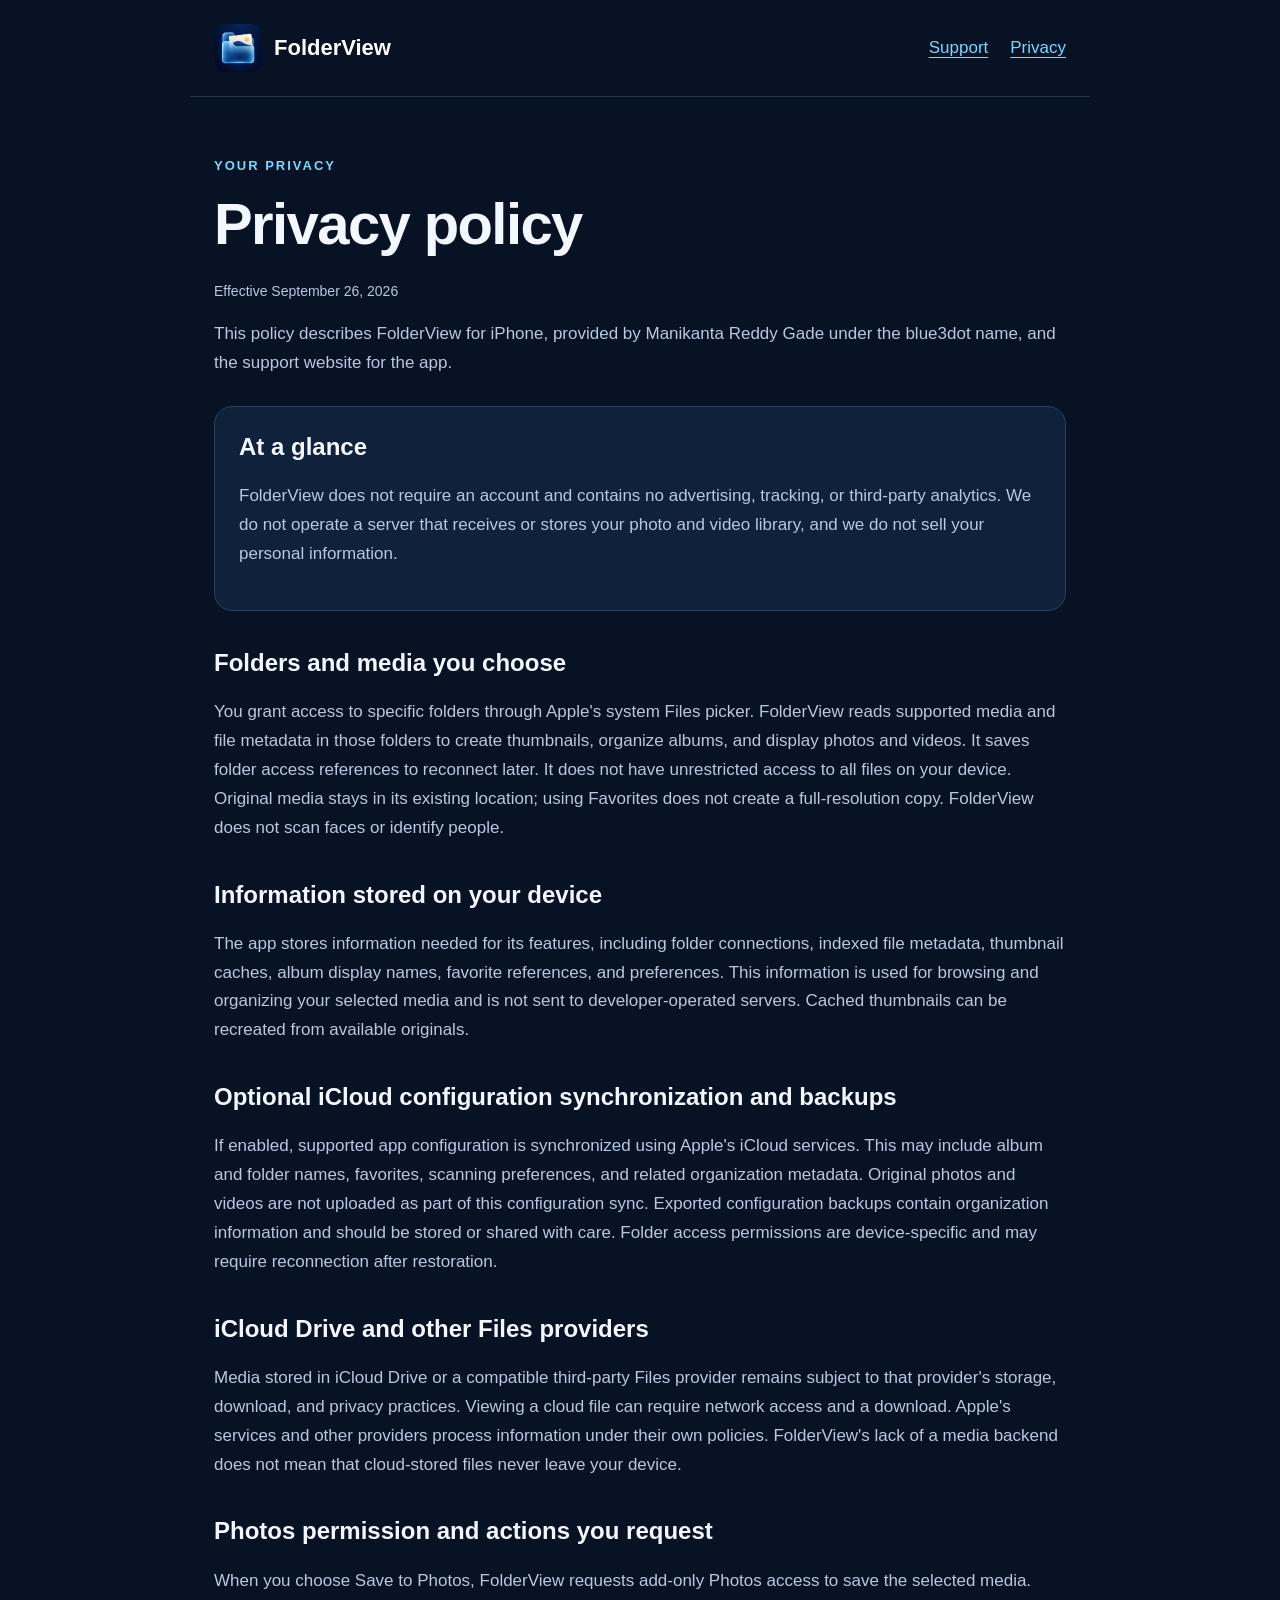
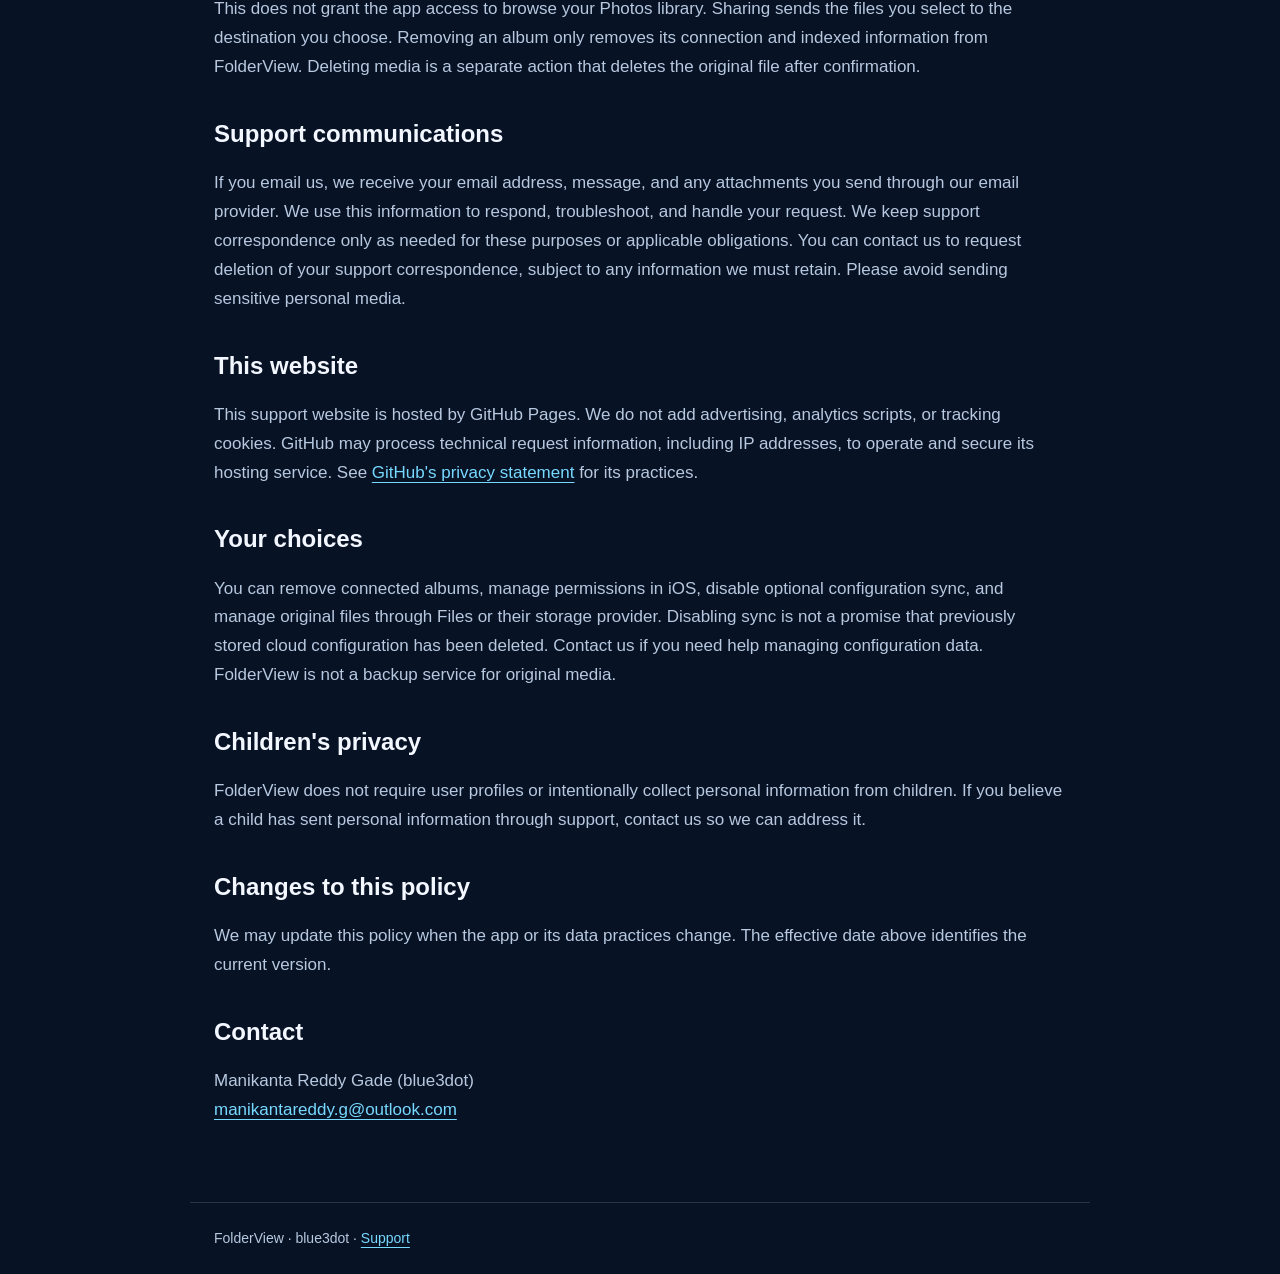
==== privacy.html @ e7bac0b6 "Publish FolderView support and privacy website" ====
<!doctype html><html lang="en"><head><meta charset="utf-8"><meta name="viewport" content="width=device-width,initial-scale=1"><title>FolderView Privacy Policy</title><meta name="description" content="How FolderView handles folder access, local data, optional iCloud configuration sync and support communications."><link rel="icon" href="icon.png"><link rel="stylesheet" href="style.css"></head><body><header><a class="brand" href="index.html"><img src="icon.png" alt="">FolderView</a><nav aria-label="Main navigation"><a href="support.html">Support</a><a href="privacy.html" aria-current="page">Privacy</a></nav></header><main><span class="eyebrow">Your privacy</span><h1>Privacy policy</h1><p class="meta">Effective September 26, 2026</p><p>This policy describes FolderView for iPhone, provided by Manikanta Reddy Gade under the blue3dot name, and the support website for the app.</p><section class="card"><h2>At a glance</h2><p>FolderView does not require an account and contains no advertising, tracking, or third-party analytics. We do not operate a server that receives or stores your photo and video library, and we do not sell your personal information.</p></section><h2>Folders and media you choose</h2><p>You grant access to specific folders through Apple's system Files picker. FolderView reads supported media and file metadata in those folders to create thumbnails, organize albums, and display photos and videos. It saves folder access references to reconnect later. It does not have unrestricted access to all files on your device. Original media stays in its existing location; using Favorites does not create a full-resolution copy. FolderView does not scan faces or identify people.</p><h2>Information stored on your device</h2><p>The app stores information needed for its features, including folder connections, indexed file metadata, thumbnail caches, album display names, favorite references, and preferences. This information is used for browsing and organizing your selected media and is not sent to developer-operated servers. Cached thumbnails can be recreated from available originals.</p><h2>Optional iCloud configuration synchronization and backups</h2><p>If enabled, supported app configuration is synchronized using Apple's iCloud services. This may include album and folder names, favorites, scanning preferences, and related organization metadata. Original photos and videos are not uploaded as part of this configuration sync. Exported configuration backups contain organization information and should be stored or shared with care. Folder access permissions are device-specific and may require reconnection after restoration.</p><h2>iCloud Drive and other Files providers</h2><p>Media stored in iCloud Drive or a compatible third-party Files provider remains subject to that provider's storage, download, and privacy practices. Viewing a cloud file can require network access and a download. Apple's services and other providers process information under their own policies. FolderView's lack of a media backend does not mean that cloud-stored files never leave your device.</p><h2>Photos permission and actions you request</h2><p>When you choose Save to Photos, FolderView requests add-only Photos access to save the selected media. This does not grant the app access to browse your Photos library. Sharing sends the files you select to the destination you choose. Removing an album only removes its connection and indexed information from FolderView. Deleting media is a separate action that deletes the original file after confirmation.</p><h2>Support communications</h2><p>If you email us, we receive your email address, message, and any attachments you send through our email provider. We use this information to respond, troubleshoot, and handle your request. We keep support correspondence only as needed for these purposes or applicable obligations. You can contact us to request deletion of your support correspondence, subject to any information we must retain. Please avoid sending sensitive personal media.</p><h2>This website</h2><p>This support website is hosted by GitHub Pages. We do not add advertising, analytics scripts, or tracking cookies. GitHub may process technical request information, including IP addresses, to operate and secure its hosting service. See <a href="https://docs.github.com/en/site-policy/privacy-policies/github-general-privacy-statement">GitHub's privacy statement</a> for its practices.</p><h2>Your choices</h2><p>You can remove connected albums, manage permissions in iOS, disable optional configuration sync, and manage original files through Files or their storage provider. Disabling sync is not a promise that previously stored cloud configuration has been deleted. Contact us if you need help managing configuration data. FolderView is not a backup service for original media.</p><h2>Children's privacy</h2><p>FolderView does not require user profiles or intentionally collect personal information from children. If you believe a child has sent personal information through support, contact us so we can address it.</p><h2>Changes to this policy</h2><p>We may update this policy when the app or its data practices change. The effective date above identifies the current version.</p><h2>Contact</h2><p>Manikanta Reddy Gade (blue3dot)<br><a href="mailto:manikantareddy.g@outlook.com">manikantareddy.g@outlook.com</a></p></main><footer>FolderView · blue3dot · <a href="support.html">Support</a></footer></body></html>
---- style.css ----
:root{color-scheme:dark;--bg:#071225;--panel:#10213b;--ink:#f3f7ff;--muted:#b7c8df;--blue:#77d9ff}*{box-sizing:border-box}body{margin:0;background:var(--bg);color:var(--ink);font:17px/1.7 -apple-system,BlinkMacSystemFont,"Segoe UI",sans-serif}a{color:var(--blue);text-underline-offset:4px}header,main,footer{max-width:900px;margin:auto;padding:24px}header{display:flex;align-items:center;justify-content:space-between;gap:20px;border-bottom:1px solid #24344a}.brand{display:flex;align-items:center;gap:12px;color:white;text-decoration:none;font-weight:750;font-size:22px}.brand img{width:48px;height:48px;border-radius:12px}nav{display:flex;gap:22px}main{padding-top:54px;padding-bottom:60px}h1{font-size:clamp(36px,7vw,58px);line-height:1.1;letter-spacing:-1.6px;margin:12px 0 24px}h2{font-size:24px;line-height:1.3;margin-top:36px}p,li{color:var(--muted)}.eyebrow{color:var(--blue);font-size:13px;letter-spacing:2px;text-transform:uppercase;font-weight:700}.lead{font-size:21px;max-width:680px}.card{background:var(--panel);border:1px solid #29425c;border-radius:18px;padding:24px;margin:28px 0}.card h2{margin-top:0}.button{display:inline-block;padding:12px 20px;background:var(--blue);color:#071225;border-radius:10px;font-weight:700;text-decoration:none;overflow-wrap:anywhere}footer{border-top:1px solid #24344a;color:var(--muted);font-size:14px}.meta{font-size:14px}a:focus-visible{outline:3px solid white;outline-offset:5px}@media(max-width:520px){header{align-items:flex-start;flex-direction:column}nav{gap:20px}.card{padding:20px}main{padding-top:36px}}
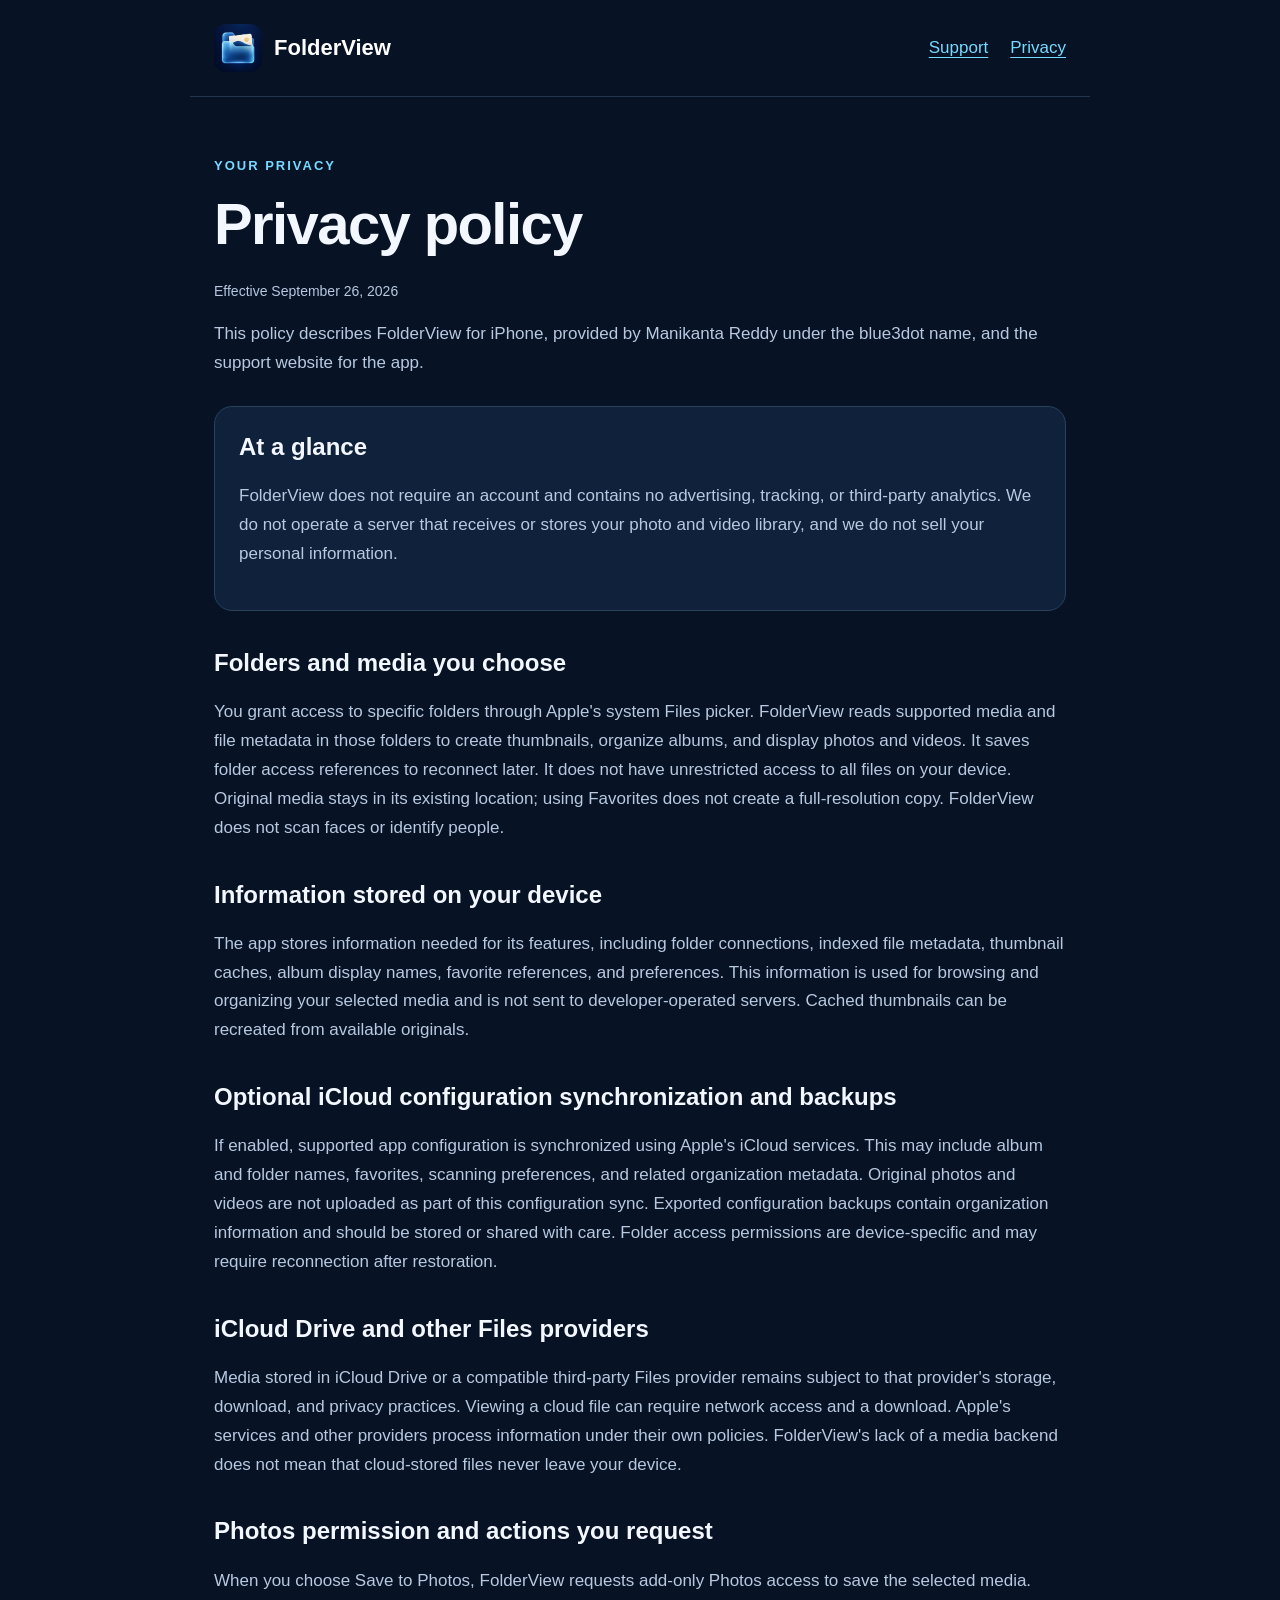
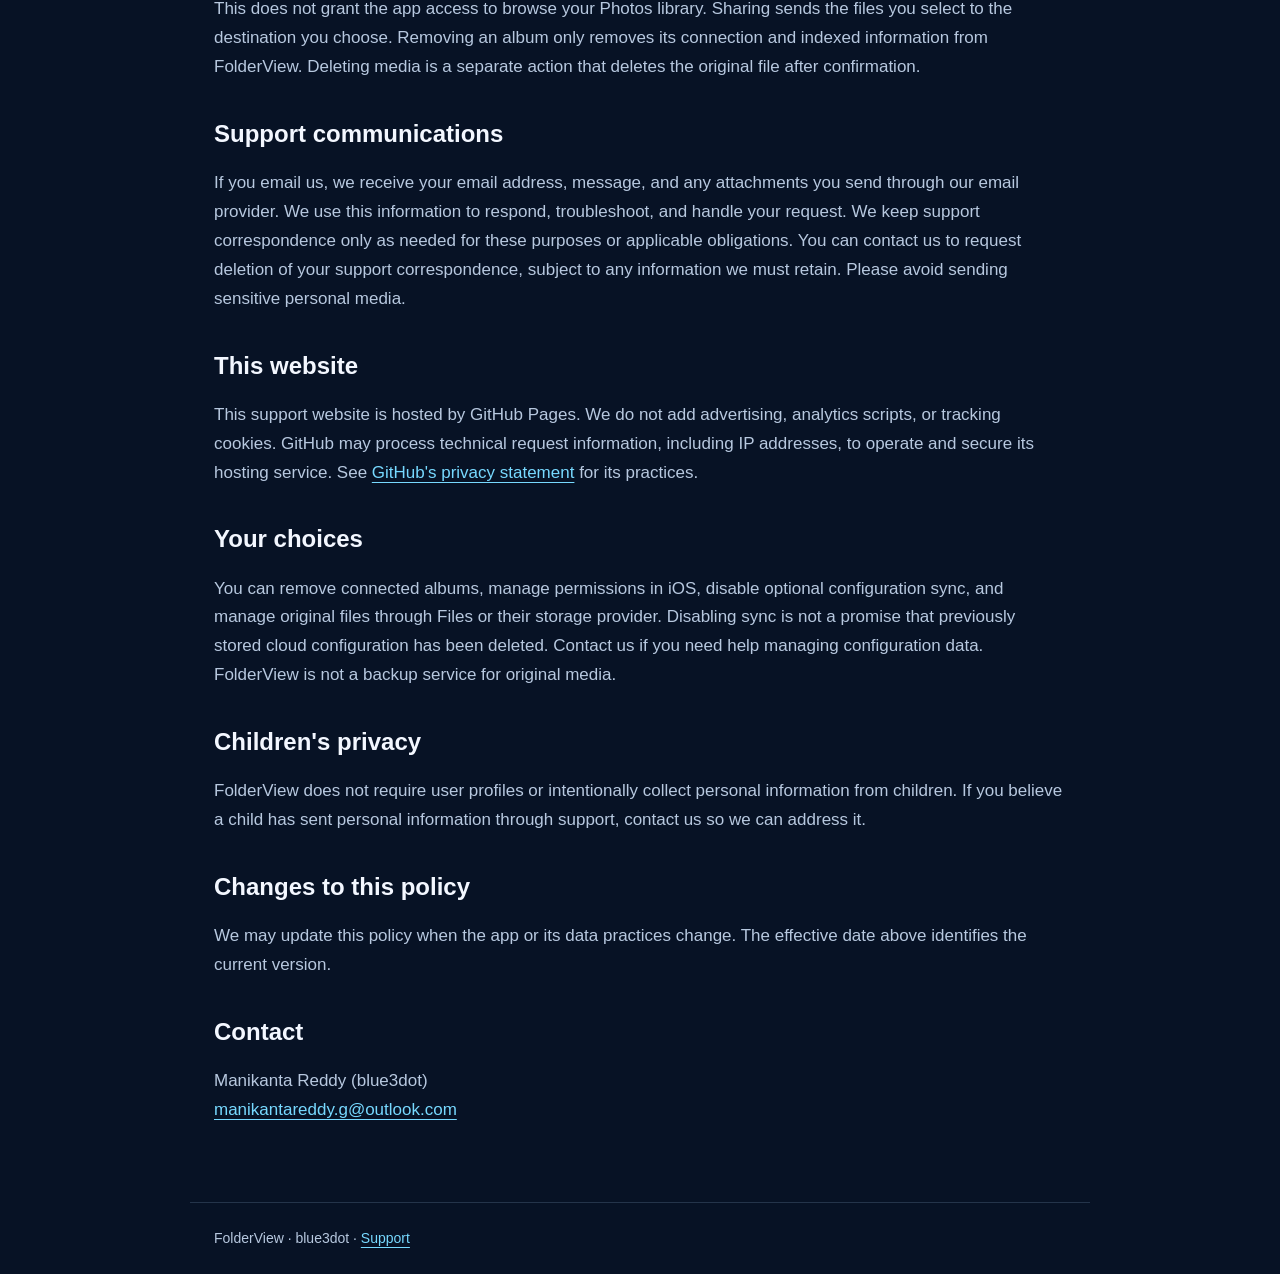
==== commit b45f85ea: "Use preferred public display name" ====
--- a/privacy.html
+++ b/privacy.html
@@ -1 +1 @@
-<!doctype html><html lang="en"><head><meta charset="utf-8"><meta name="viewport" content="width=device-width,initial-scale=1"><title>FolderView Privacy Policy</title><meta name="description" content="How FolderView handles folder access, local data, optional iCloud configuration sync and support communications."><link rel="icon" href="icon.png"><link rel="stylesheet" href="style.css"></head><body><header><a class="brand" href="index.html"><img src="icon.png" alt="">FolderView</a><nav aria-label="Main navigation"><a href="support.html">Support</a><a href="privacy.html" aria-current="page">Privacy</a></nav></header><main><span class="eyebrow">Your privacy</span><h1>Privacy policy</h1><p class="meta">Effective September 26, 2026</p><p>This policy describes FolderView for iPhone, provided by Manikanta Reddy Gade under the blue3dot name, and the support website for the app.</p><section class="card"><h2>At a glance</h2><p>FolderView does not require an account and contains no advertising, tracking, or third-party analytics. We do not operate a server that receives or stores your photo and video library, and we do not sell your personal information.</p></section><h2>Folders and media you choose</h2><p>You grant access to specific folders through Apple's system Files picker. FolderView reads supported media and file metadata in those folders to create thumbnails, organize albums, and display photos and videos. It saves folder access references to reconnect later. It does not have unrestricted access to all files on your device. Original media stays in its existing location; using Favorites does not create a full-resolution copy. FolderView does not scan faces or identify people.</p><h2>Information stored on your device</h2><p>The app stores information needed for its features, including folder connections, indexed file metadata, thumbnail caches, album display names, favorite references, and preferences. This information is used for browsing and organizing your selected media and is not sent to developer-operated servers. Cached thumbnails can be recreated from available originals.</p><h2>Optional iCloud configuration synchronization and backups</h2><p>If enabled, supported app configuration is synchronized using Apple's iCloud services. This may include album and folder names, favorites, scanning preferences, and related organization metadata. Original photos and videos are not uploaded as part of this configuration sync. Exported configuration backups contain organization information and should be stored or shared with care. Folder access permissions are device-specific and may require reconnection after restoration.</p><h2>iCloud Drive and other Files providers</h2><p>Media stored in iCloud Drive or a compatible third-party Files provider remains subject to that provider's storage, download, and privacy practices. Viewing a cloud file can require network access and a download. Apple's services and other providers process information under their own policies. FolderView's lack of a media backend does not mean that cloud-stored files never leave your device.</p><h2>Photos permission and actions you request</h2><p>When you choose Save to Photos, FolderView requests add-only Photos access to save the selected media. This does not grant the app access to browse your Photos library. Sharing sends the files you select to the destination you choose. Removing an album only removes its connection and indexed information from FolderView. Deleting media is a separate action that deletes the original file after confirmation.</p><h2>Support communications</h2><p>If you email us, we receive your email address, message, and any attachments you send through our email provider. We use this information to respond, troubleshoot, and handle your request. We keep support correspondence only as needed for these purposes or applicable obligations. You can contact us to request deletion of your support correspondence, subject to any information we must retain. Please avoid sending sensitive personal media.</p><h2>This website</h2><p>This support website is hosted by GitHub Pages. We do not add advertising, analytics scripts, or tracking cookies. GitHub may process technical request information, including IP addresses, to operate and secure its hosting service. See <a href="https://docs.github.com/en/site-policy/privacy-policies/github-general-privacy-statement">GitHub's privacy statement</a> for its practices.</p><h2>Your choices</h2><p>You can remove connected albums, manage permissions in iOS, disable optional configuration sync, and manage original files through Files or their storage provider. Disabling sync is not a promise that previously stored cloud configuration has been deleted. Contact us if you need help managing configuration data. FolderView is not a backup service for original media.</p><h2>Children's privacy</h2><p>FolderView does not require user profiles or intentionally collect personal information from children. If you believe a child has sent personal information through support, contact us so we can address it.</p><h2>Changes to this policy</h2><p>We may update this policy when the app or its data practices change. The effective date above identifies the current version.</p><h2>Contact</h2><p>Manikanta Reddy Gade (blue3dot)<br><a href="mailto:manikantareddy.g@outlook.com">manikantareddy.g@outlook.com</a></p></main><footer>FolderView · blue3dot · <a href="support.html">Support</a></footer></body></html>
+<!doctype html><html lang="en"><head><meta charset="utf-8"><meta name="viewport" content="width=device-width,initial-scale=1"><title>FolderView Privacy Policy</title><meta name="description" content="How FolderView handles folder access, local data, optional iCloud configuration sync and support communications."><link rel="icon" href="icon.png"><link rel="stylesheet" href="style.css"></head><body><header><a class="brand" href="index.html"><img src="icon.png" alt="">FolderView</a><nav aria-label="Main navigation"><a href="support.html">Support</a><a href="privacy.html" aria-current="page">Privacy</a></nav></header><main><span class="eyebrow">Your privacy</span><h1>Privacy policy</h1><p class="meta">Effective September 26, 2026</p><p>This policy describes FolderView for iPhone, provided by Manikanta Reddy under the blue3dot name, and the support website for the app.</p><section class="card"><h2>At a glance</h2><p>FolderView does not require an account and contains no advertising, tracking, or third-party analytics. We do not operate a server that receives or stores your photo and video library, and we do not sell your personal information.</p></section><h2>Folders and media you choose</h2><p>You grant access to specific folders through Apple's system Files picker. FolderView reads supported media and file metadata in those folders to create thumbnails, organize albums, and display photos and videos. It saves folder access references to reconnect later. It does not have unrestricted access to all files on your device. Original media stays in its existing location; using Favorites does not create a full-resolution copy. FolderView does not scan faces or identify people.</p><h2>Information stored on your device</h2><p>The app stores information needed for its features, including folder connections, indexed file metadata, thumbnail caches, album display names, favorite references, and preferences. This information is used for browsing and organizing your selected media and is not sent to developer-operated servers. Cached thumbnails can be recreated from available originals.</p><h2>Optional iCloud configuration synchronization and backups</h2><p>If enabled, supported app configuration is synchronized using Apple's iCloud services. This may include album and folder names, favorites, scanning preferences, and related organization metadata. Original photos and videos are not uploaded as part of this configuration sync. Exported configuration backups contain organization information and should be stored or shared with care. Folder access permissions are device-specific and may require reconnection after restoration.</p><h2>iCloud Drive and other Files providers</h2><p>Media stored in iCloud Drive or a compatible third-party Files provider remains subject to that provider's storage, download, and privacy practices. Viewing a cloud file can require network access and a download. Apple's services and other providers process information under their own policies. FolderView's lack of a media backend does not mean that cloud-stored files never leave your device.</p><h2>Photos permission and actions you request</h2><p>When you choose Save to Photos, FolderView requests add-only Photos access to save the selected media. This does not grant the app access to browse your Photos library. Sharing sends the files you select to the destination you choose. Removing an album only removes its connection and indexed information from FolderView. Deleting media is a separate action that deletes the original file after confirmation.</p><h2>Support communications</h2><p>If you email us, we receive your email address, message, and any attachments you send through our email provider. We use this information to respond, troubleshoot, and handle your request. We keep support correspondence only as needed for these purposes or applicable obligations. You can contact us to request deletion of your support correspondence, subject to any information we must retain. Please avoid sending sensitive personal media.</p><h2>This website</h2><p>This support website is hosted by GitHub Pages. We do not add advertising, analytics scripts, or tracking cookies. GitHub may process technical request information, including IP addresses, to operate and secure its hosting service. See <a href="https://docs.github.com/en/site-policy/privacy-policies/github-general-privacy-statement">GitHub's privacy statement</a> for its practices.</p><h2>Your choices</h2><p>You can remove connected albums, manage permissions in iOS, disable optional configuration sync, and manage original files through Files or their storage provider. Disabling sync is not a promise that previously stored cloud configuration has been deleted. Contact us if you need help managing configuration data. FolderView is not a backup service for original media.</p><h2>Children's privacy</h2><p>FolderView does not require user profiles or intentionally collect personal information from children. If you believe a child has sent personal information through support, contact us so we can address it.</p><h2>Changes to this policy</h2><p>We may update this policy when the app or its data practices change. The effective date above identifies the current version.</p><h2>Contact</h2><p>Manikanta Reddy (blue3dot)<br><a href="mailto:manikantareddy.g@outlook.com">manikantareddy.g@outlook.com</a></p></main><footer>FolderView · blue3dot · <a href="support.html">Support</a></footer></body></html>
